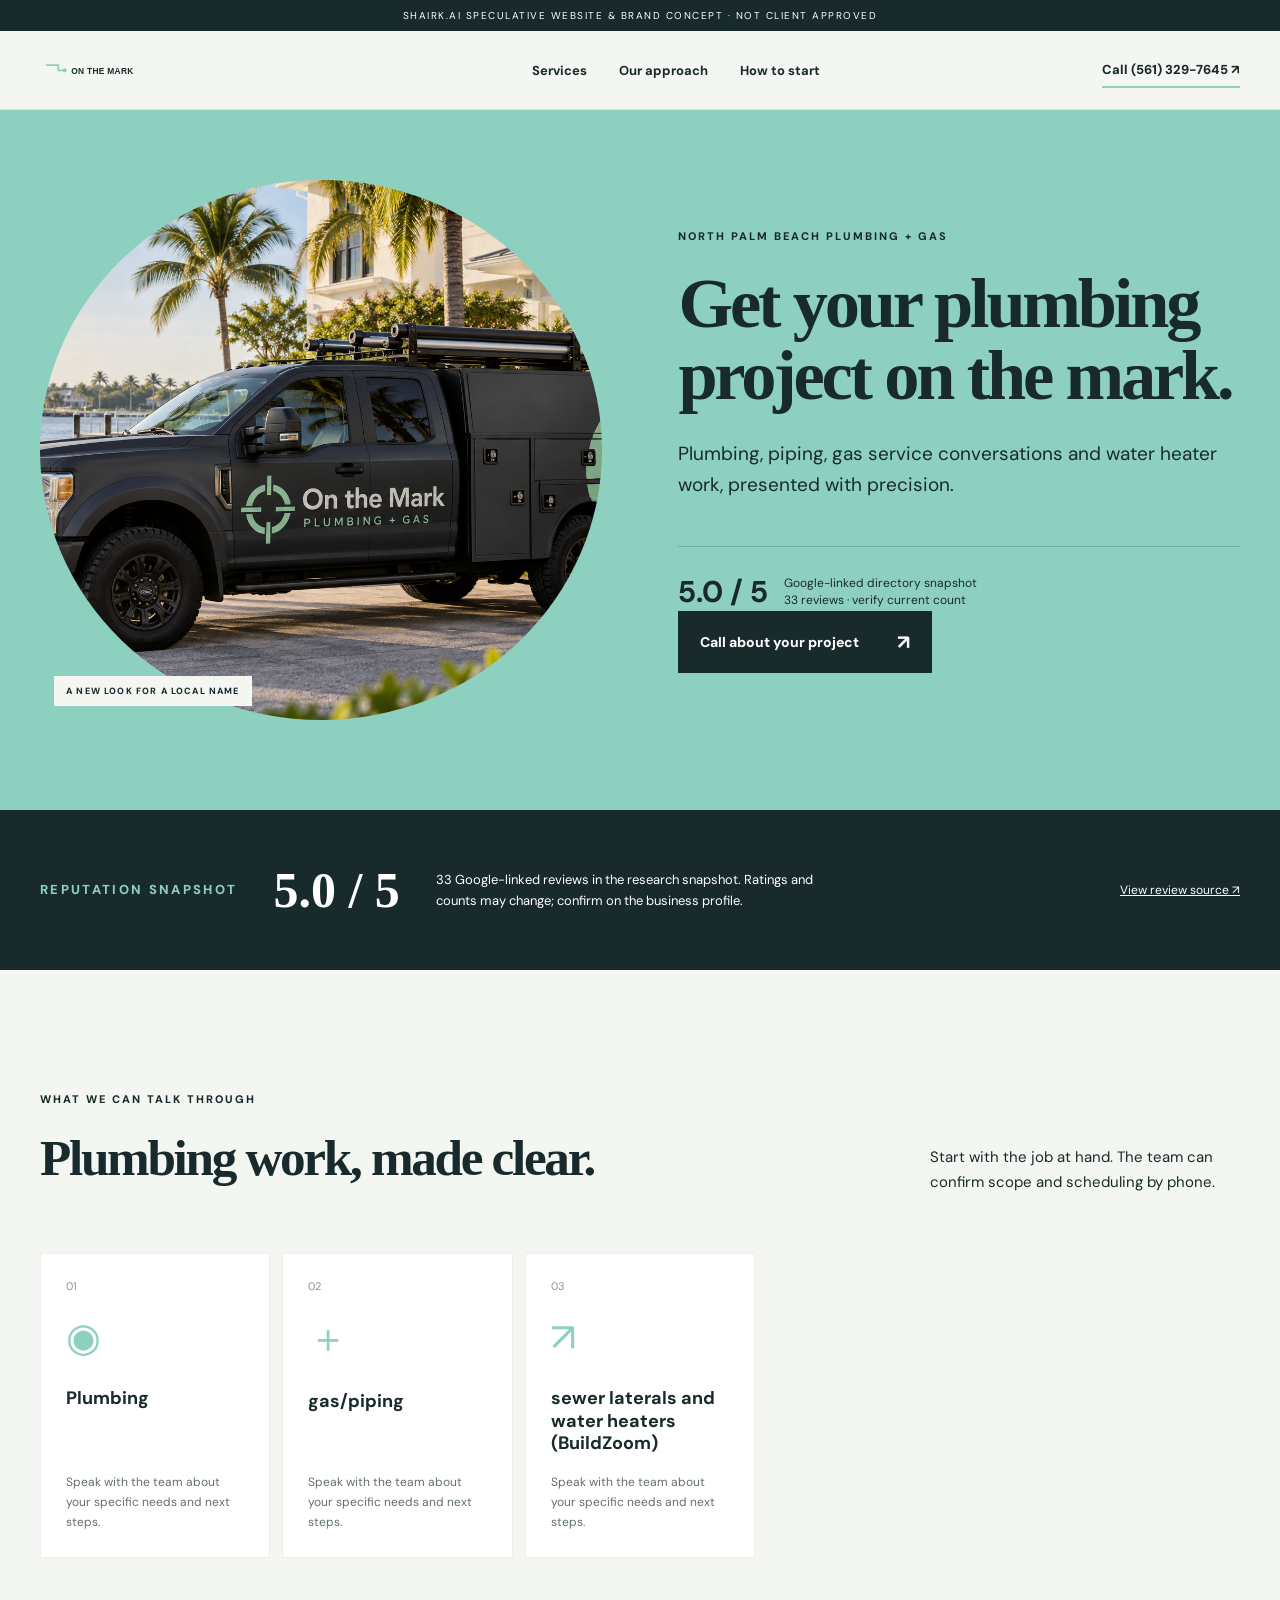
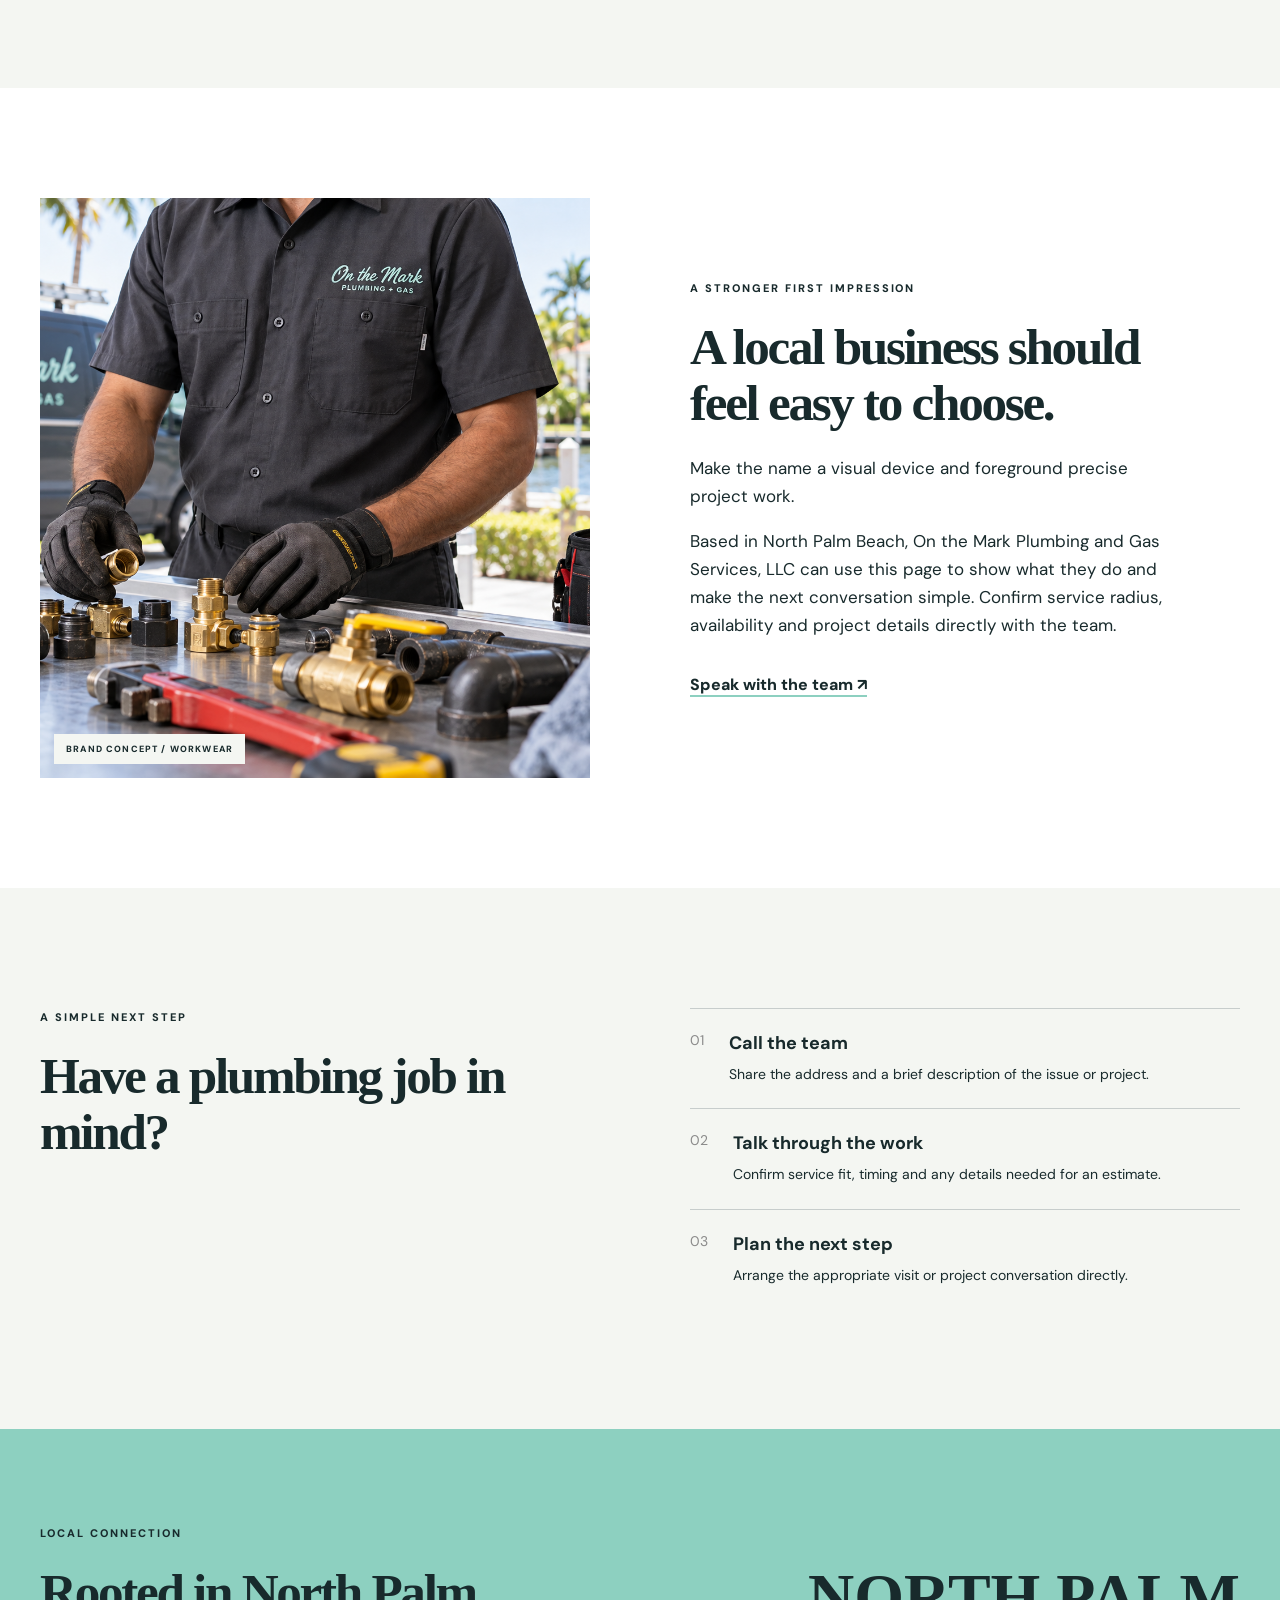
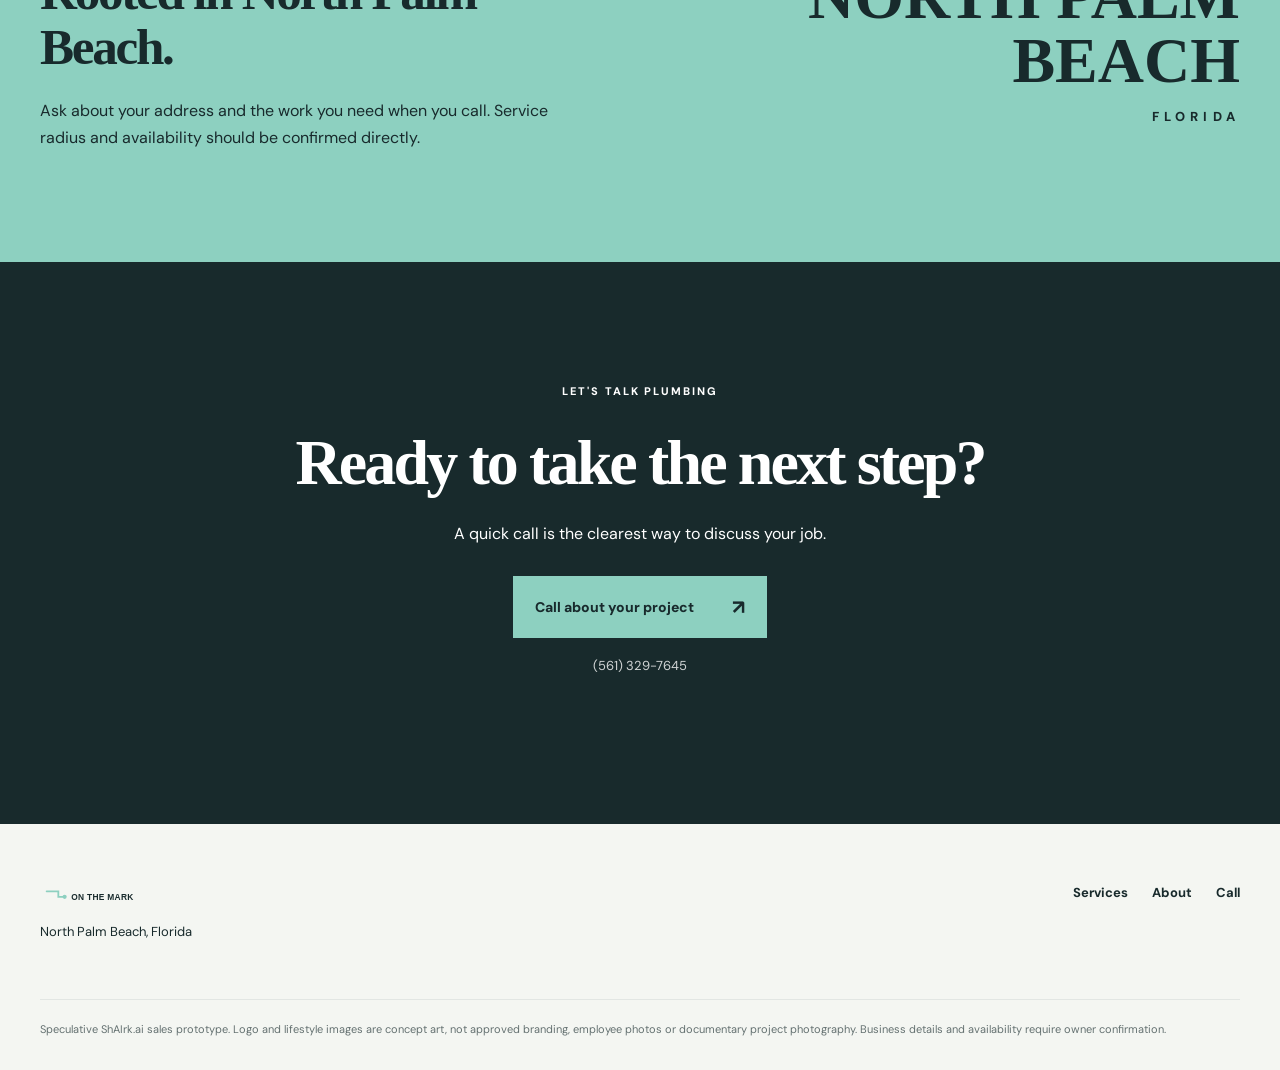
==== index.html @ c226666c "Build speculative landing page prototype" ====
<!doctype html><html lang="en"><head><meta charset="utf-8"><meta name="viewport" content="width=device-width,initial-scale=1"><meta name="theme-color" content="#182a2c"><meta name="description" content="Concept landing page for On the Mark Plumbing and Gas Services, LLC: explore plumbing services and call (561) 329-7645."><title>On the Mark Plumbing and Gas Services, LLC | Plumbing in North Palm Beach</title><link rel="icon" href="assets/favicon.svg" type="image/svg+xml"><link rel="stylesheet" href="styles.css"></head>
    <body class="style-8"><div class="concept-ribbon">SHAIRK.AI SPECULATIVE WEBSITE & BRAND CONCEPT · NOT CLIENT APPROVED</div><header class="site-header"><div class="wrap nav"><a class="brand" href="#top" aria-label="On the Mark Plumbing and Gas Services, LLC home"><img src="assets/logo-concept-a.svg" alt="On the Mark Plumbing and Gas Services, LLC concept logo"></a><nav aria-label="Main navigation"><a href="#services">Services</a><a href="#about">Our approach</a><a href="#process">How to start</a></nav><a class="nav-call" href="tel:+15613297645">Call (561) 329-7645 ↗</a></div></header><main id="top"><section class="hero wrap"><div class="hero-media"><img src="assets/brand-vehicle.png" alt="Speculative branded service vehicle concept" loading="eager"><div class="caption">A NEW LOOK FOR A LOCAL NAME</div></div><div class="hero-copy"><p class="eyebrow">NORTH PALM BEACH PLUMBING + GAS</p><h1>Get your plumbing project on the mark.</h1><p class="lead">Plumbing, piping, gas service conversations and water heater work, presented with precision.</p><div class="rating"><strong>5.0 / 5</strong><span>Google-linked directory snapshot<br>33 reviews · verify current count</span></div><a class="button" href="tel:+15613297645">Call about your project <span>↗</span></a></div></section><section class="review-band" aria-label="Reputation snapshot"><div class="wrap review-inner"><p class="eyebrow">REPUTATION SNAPSHOT</p><strong>5.0 / 5</strong><p>33 Google-linked reviews in the research snapshot. Ratings and counts may change; confirm on the business profile.</p><a href="https://brightpathcontractor.com/florida/west-palm-beach/plumbers" target="_blank" rel="noopener noreferrer">View review source ↗</a></div></section><section class="services wrap" id="services"><div class="section-heading"><div><p class="eyebrow">WHAT WE CAN TALK THROUGH</p><h2>Plumbing work, made clear.</h2></div><p>Start with the job at hand. The team can confirm scope and scheduling by phone.</p></div><div class="service-grid"><article class="service-card"><span class="service-index">01</span><span class="service-symbol" aria-hidden="true">◉</span><h3>Plumbing</h3><p>Speak with the team about your specific needs and next steps.</p></article><article class="service-card"><span class="service-index">02</span><span class="service-symbol" aria-hidden="true">＋</span><h3>gas/piping</h3><p>Speak with the team about your specific needs and next steps.</p></article><article class="service-card"><span class="service-index">03</span><span class="service-symbol" aria-hidden="true">↗</span><h3>sewer laterals and water heaters (BuildZoom)</h3><p>Speak with the team about your specific needs and next steps.</p></article></div></section>
    <section class="story" id="about"><div class="wrap story-grid"><div class="story-media"><img src="assets/brand-workwear.png" alt="Speculative branded workwear concept" loading="lazy"><span class="caption">BRAND CONCEPT / WORKWEAR</span></div><div class="story-copy"><p class="eyebrow">A STRONGER FIRST IMPRESSION</p><h2>A local business should feel easy to choose.</h2><p>Make the name a visual device and foreground precise project work.</p><p>Based in North Palm Beach, On the Mark Plumbing and Gas Services, LLC can use this page to show what they do and make the next conversation simple. Confirm service radius, availability and project details directly with the team.</p><a class="text-link" href="tel:+15613297645">Speak with the team ↗</a></div></div></section>
    <section class="process wrap" id="process"><div><p class="eyebrow">A SIMPLE NEXT STEP</p><h2>Have a plumbing job in mind?</h2></div><ol><li><span>01</span><div><strong>Call the team</strong><p>Share the address and a brief description of the issue or project.</p></div></li><li><span>02</span><div><strong>Talk through the work</strong><p>Confirm service fit, timing and any details needed for an estimate.</p></div></li><li><span>03</span><div><strong>Plan the next step</strong><p>Arrange the appropriate visit or project conversation directly.</p></div></li></ol></section><section class="area" id="area"><div class="wrap area-inner"><div><p class="eyebrow">LOCAL CONNECTION</p><h2>Rooted in North Palm Beach.</h2><p>Ask about your address and the work you need when you call. Service radius and availability should be confirmed directly.</p></div><div class="area-mark">NORTH PALM BEACH<span>FLORIDA</span></div></div></section><section class="final-cta"><div class="wrap"><p class="eyebrow">LET'S TALK PLUMBING</p><h2>Ready to take the next step?</h2><p>A quick call is the clearest way to discuss your job.</p><a class="button" href="tel:+15613297645">Call about your project <span>↗</span></a><p class="phone-print">(561) 329-7645</p></div></section></main><footer><div class="wrap footer-grid"><div><img src="assets/logo-concept-a.svg" alt="On the Mark Plumbing and Gas Services, LLC concept logo"><p>North Palm Beach, Florida</p></div><div><a href="#services">Services</a><a href="#about">About</a><a href="tel:+15613297645">Call</a></div></div><p class="disclaimer wrap">Speculative ShAIrk.ai sales prototype. Logo and lifestyle images are concept art, not approved branding, employee photos or documentary project photography. Business details and availability require owner confirmation.</p></footer><a class="mobile-call" href="tel:+15613297645">Call about your project ↗</a></body></html>
---- styles.css ----
@import url('https://fonts.googleapis.com/css2?family=DM+Sans:wght@400;500;600;700;800&family=Manrope:wght@400;500;600;700;800&display=swap');
    :root{--ink:#182a2c;--accent:#8dd0c0;--paper:#f4f6f2;--font-head:Trebuchet MS;--font-body:'DM Sans',Arial,sans-serif}*{box-sizing:border-box}html{scroll-behavior:smooth}body{margin:0;color:var(--ink);background:var(--paper);font-family:var(--font-body)}a{color:inherit;text-decoration:none}img{display:block;max-width:100%}.wrap{width:min(1200px,calc(100% - 48px));margin:auto}.concept-ribbon{background:var(--ink);color:white;text-align:center;font-size:10px;letter-spacing:.15em;padding:9px 15px}.site-header{background:var(--paper);border-bottom:1px solid rgba(20,40,50,.1);position:sticky;top:0;z-index:20;backdrop-filter:blur(16px)}.nav{display:flex;align-items:center;justify-content:space-between;gap:28px;min-height:78px}.brand img{width:210px;max-height:52px}nav{display:flex;gap:32px;font-size:13px;font-weight:700}nav a:hover,.text-link:hover{text-decoration:underline}.nav-call{font-size:13px;font-weight:800;border-bottom:2px solid var(--accent);padding:8px 0;white-space:nowrap}.eyebrow{font-size:11px;letter-spacing:.18em;font-weight:800;text-transform:uppercase;margin:0 0 22px}h1,h2,h3,p{margin-top:0}h1,h2{font-family:var(--font-head);letter-spacing:-.045em}h1{font-size:clamp(48px,5.5vw,86px);line-height:1.03;margin:0 0 26px}h2{font-size:clamp(38px,4vw,60px);line-height:1.08;margin:0 0 24px}h3{font-size:21px;line-height:1.25}p{line-height:1.65}.hero{display:grid;grid-template-columns:1fr 1fr;gap:clamp(40px,6vw,90px);align-items:center;min-height:690px;padding-top:70px;padding-bottom:90px}.hero-copy{max-width:600px}.hero-copy .lead{font-size:19px;max-width:540px;margin-bottom:32px}.button{display:inline-flex;align-items:center;justify-content:space-between;gap:38px;background:var(--ink);color:white;font-weight:800;font-size:14px;padding:18px 22px;min-width:245px;transition:transform .2s,background .2s}.button:hover{transform:translateY(-3px);background:#263e50}.button span{font-size:20px}.hero-media{position:relative;min-width:0}.hero-media img{width:100%;height:540px;object-fit:cover}.caption{position:absolute;bottom:14px;left:14px;background:var(--paper);padding:9px 12px;font-size:9px;letter-spacing:.13em;font-weight:800}.rating{display:flex;gap:16px;align-items:center;margin-top:46px;padding-top:25px;border-top:1px solid rgba(30,40,40,.2)}.rating strong{font-size:30px;white-space:nowrap}.rating span{font-size:12px;line-height:1.4}.hero-stamp{position:absolute;right:-20px;bottom:-20px;background:var(--accent);width:140px;height:140px;border-radius:50%;display:grid;place-content:center;text-align:center;font-size:15px;font-weight:800;transform:rotate(10deg)}.review-band{background:var(--ink);color:white}.review-inner{display:flex;align-items:center;gap:36px;min-height:160px}.review-inner .eyebrow{margin:0;min-width:160px;color:var(--accent)}.review-inner strong{font-size:50px;font-family:var(--font-head);white-space:nowrap}.review-inner p{font-size:13px;max-width:390px;margin:0}.review-inner a{font-size:12px;text-decoration:underline;margin-left:auto;white-space:nowrap}.services{padding-top:120px;padding-bottom:130px}.section-heading{display:flex;justify-content:space-between;align-items:end;gap:40px;margin-bottom:44px}.section-heading>p{max-width:310px;font-size:15px}.service-grid{display:grid;grid-template-columns:repeat(5,1fr);gap:12px}.service-card{background:white;min-height:265px;padding:25px;display:flex;flex-direction:column;border:1px solid rgba(20,40,50,.08)}.service-index{font-size:11px;opacity:.5}.service-symbol{font-size:40px;color:var(--accent);margin:18px 0 24px}.service-card h3{font-size:18px;flex:1}.service-card p{font-size:12px;margin:0;opacity:.68}.story{background:white;padding:110px 0}.story-grid{display:grid;grid-template-columns:1fr 1fr;align-items:center;gap:100px}.story-media{position:relative}.story-media img{width:100%;height:580px;object-fit:cover}.story-copy{max-width:480px}.story-copy p:not(.eyebrow){font-size:17px}.text-link{display:inline-block;border-bottom:2px solid var(--accent);font-weight:800;margin-top:18px}.process{display:grid;grid-template-columns:1fr 1fr;gap:100px;padding-top:120px;padding-bottom:120px}.process ol{padding:0;margin:0;list-style:none}.process li{display:flex;gap:25px;padding:22px 0;border-top:1px solid rgba(20,40,50,.2)}.process li span{color:#8b8b8b;font-size:14px}.process li strong{font-size:18px}.process li p{font-size:14px;margin:8px 0 0}.area{background:var(--accent);padding:95px 0}.area-inner{display:flex;justify-content:space-between;align-items:center;gap:50px}.area-inner>div:first-child{max-width:540px}.area-mark{font-family:var(--font-head);font-size:clamp(35px,5vw,78px);font-weight:bold;line-height:1;text-align:right}.area-mark span{display:block;font:800 13px var(--font-body);letter-spacing:.4em;margin-top:15px}.final-cta{background:var(--ink);color:white;text-align:center;padding:120px 0}.final-cta h2{font-size:clamp(45px,5vw,75px)}.final-cta p{margin-bottom:28px}.final-cta .button{background:var(--accent);color:var(--ink)}.phone-print{font-size:13px;margin-top:17px;opacity:.8}footer{background:var(--paper);padding:60px 0 32px}.footer-grid{display:flex;justify-content:space-between;align-items:start}.footer-grid img{width:210px}.footer-grid p{font-size:13px;margin:12px 0}.footer-grid>div:last-child{display:flex;gap:24px;font-size:13px;font-weight:700}.disclaimer{border-top:1px solid rgba(20,40,50,.12);padding-top:20px;margin-top:45px;font-size:11px;opacity:.65}.mobile-call{display:none}
    .style-0 .hero-media img,.style-5 .hero-media img{border-radius:48% 48% 4px 4px}.style-1{background:#eaf6f5}.style-1 .hero{grid-template-columns:1.08fr .92fr}.style-1 .hero-media img{border-radius:4px 120px 4px 4px}.style-2 .hero{grid-template-columns:1.15fr .85fr}.style-2 .hero-media img{height:600px;clip-path:polygon(0 0,100% 0,100% 90%,8% 100%)}.style-3 .hero{background:var(--ink);color:white;width:100%;padding-left:max(24px,calc((100vw - 1200px)/2));padding-right:max(24px,calc((100vw - 1200px)/2))}.style-3 .hero .button{background:var(--accent);color:var(--ink)}.style-3 .hero-media img{border:14px solid white;transform:rotate(2deg)}.style-4 .hero-media img{border-radius:220px 220px 0 0}.style-4 .hero{grid-template-columns:.9fr 1.1fr}.style-5 .hero{grid-template-columns:1.05fr .95fr}.style-5 .hero-media img{border-radius:50% 50% 0 0}.style-6 .hero-media img{border-radius:50% 50% 8px 8px}.style-6 .services{background:var(--ink);color:white;width:100%;padding-left:max(24px,calc((100vw - 1200px)/2));padding-right:max(24px,calc((100vw - 1200px)/2))}.style-6 .service-card{color:var(--ink)}.style-7 .hero{grid-template-columns:1fr 1.1fr}.style-7 .hero-media img{border-radius:14px;box-shadow:20px 20px 0 var(--accent)}.style-8 .hero{background:var(--accent);width:100%;padding-left:max(24px,calc((100vw - 1200px)/2));padding-right:max(24px,calc((100vw - 1200px)/2))}.style-8 .hero-media img{border-radius:50%}.style-9 .hero-media img{border-radius:180px 180px 18px 18px}.style-9 .hero{grid-template-columns:1fr .85fr}.alternate .story-grid{direction:rtl}.alternate .story-grid>*{direction:ltr}.process-alt{grid-template-columns:.8fr 1.2fr}.process-alt li{background:white;margin-bottom:8px;padding:24px;border:0}
    @media(max-width:950px){nav{display:none}.service-grid{grid-template-columns:repeat(3,1fr)}.story-grid{gap:50px}.review-inner{flex-wrap:wrap;padding:28px 0;gap:16px}.review-inner a{margin-left:0}}
    @media(max-width:700px){.wrap{width:min(100% - 32px,560px)}.concept-ribbon{font-size:8px}.nav{min-height:68px}.brand img{width:150px}.nav-call{display:none}.hero,.style-1 .hero,.style-2 .hero,.style-3 .hero,.style-4 .hero,.style-5 .hero,.style-7 .hero,.style-8 .hero,.style-9 .hero{display:flex;flex-direction:column;align-items:stretch;gap:34px;min-height:0;padding-top:45px;padding-bottom:55px}.hero .hero-media{order:2}.hero .hero-copy{order:1}.hero-media img,.style-2 .hero-media img{height:350px}h1{font-size:clamp(42px,11vw,66px)}h2{font-size:38px}.hero-copy .lead{font-size:16px}.rating{margin-top:30px}.review-inner{display:grid;grid-template-columns:1fr 1fr}.review-inner .eyebrow{grid-column:span 2}.review-inner strong{font-size:40px}.review-inner p{font-size:11px}.review-inner a{grid-column:span 2}.services{padding-top:75px;padding-bottom:80px}.section-heading{display:block}.service-grid{grid-template-columns:1fr 1fr}.service-card{min-height:220px;padding:18px}.service-card h3{font-size:16px}.service-card p{font-size:11px}.story{padding:75px 0}.story-grid,.process{display:flex;flex-direction:column;gap:35px}.story-media img{height:360px}.process{padding-top:80px;padding-bottom:80px}.process ol{width:100%}.area{padding:65px 0}.area-inner{display:block}.area-mark{text-align:left;margin-top:40px}.final-cta{padding:85px 0}.footer-grid{display:block}.footer-grid>div:last-child{margin-top:25px}.mobile-call{display:block;position:fixed;bottom:0;left:0;width:100%;padding:17px;text-align:center;background:var(--accent);color:var(--ink);font-size:14px;font-weight:800;z-index:30;box-shadow:0 -4px 24px #0002}footer{padding-bottom:100px}}
    @media(max-width:420px){.service-grid{grid-template-columns:1fr}.service-card{min-height:170px}.hero-media img{height:290px}.hero-stamp{width:100px;height:100px;font-size:11px;right:0}}
    @media(prefers-reduced-motion:reduce){html{scroll-behavior:auto}.button{transition:none}}
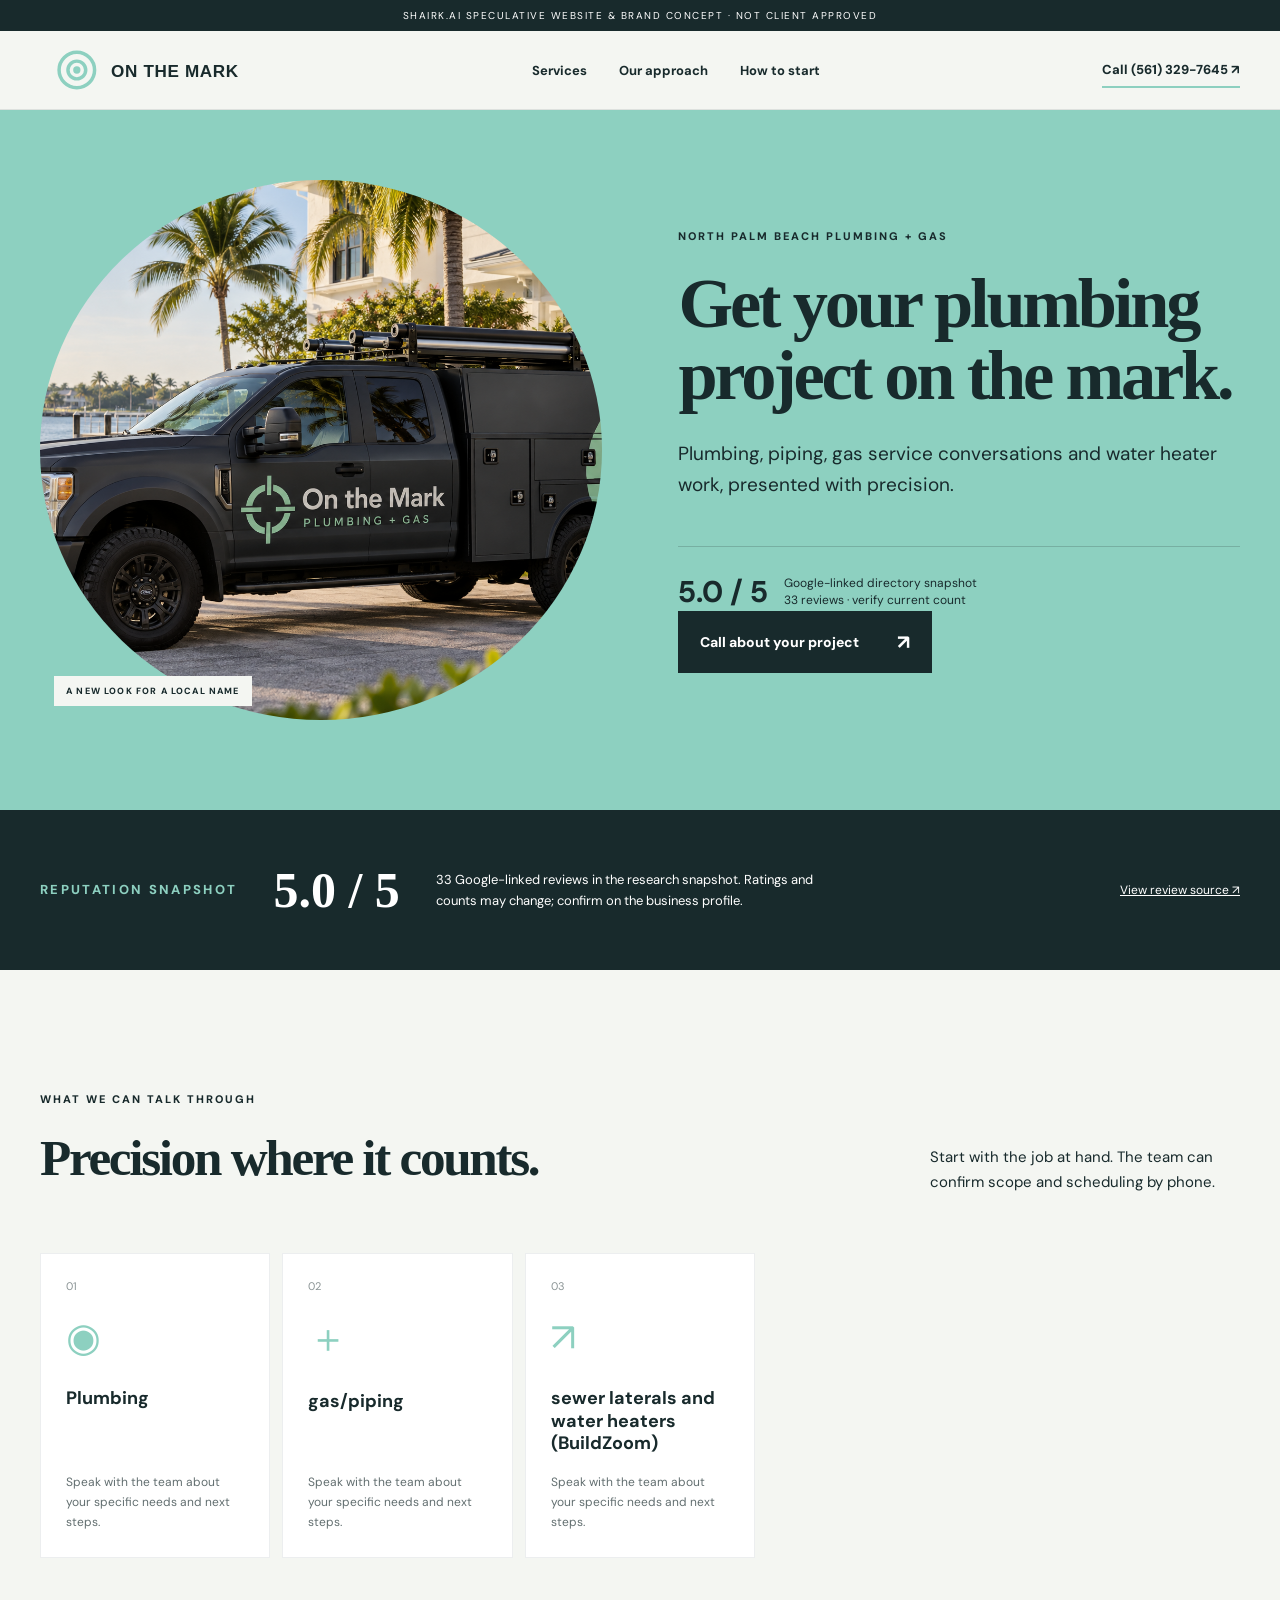
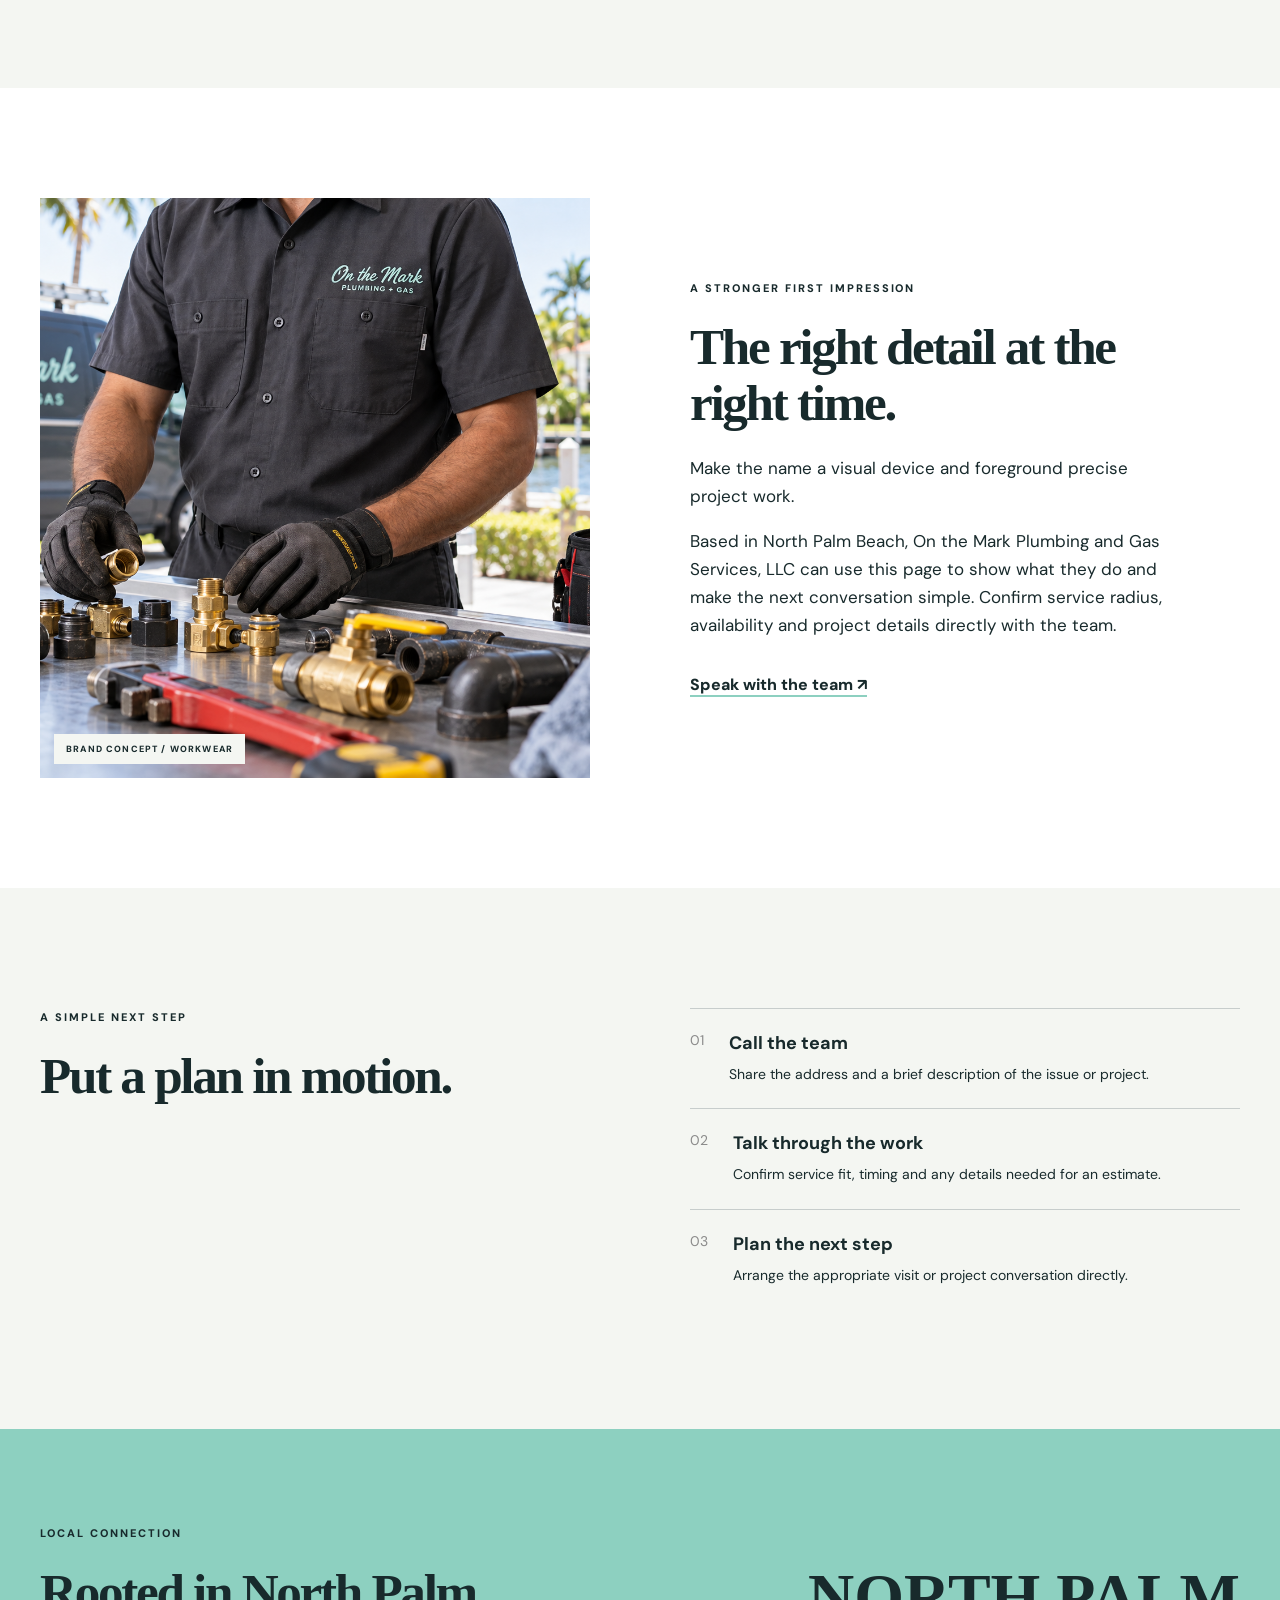
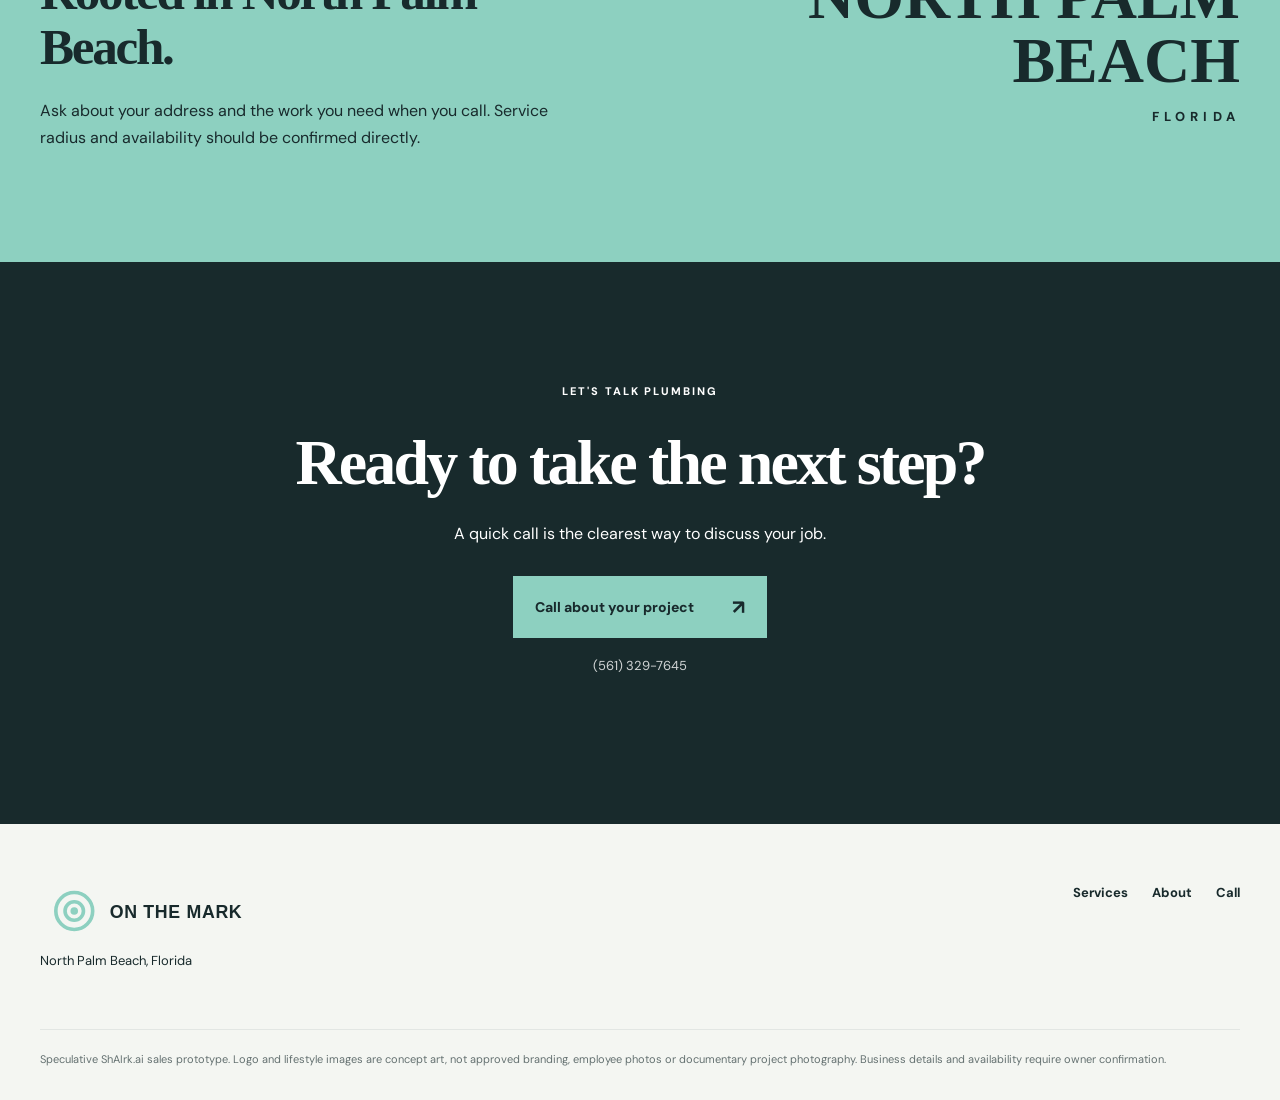
==== commit d80bacdf: "Polish brand directions and add logo review" ====
--- a/index.html
+++ b/index.html
@@ -1,4 +1,4 @@
 <!doctype html><html lang="en"><head><meta charset="utf-8"><meta name="viewport" content="width=device-width,initial-scale=1"><meta name="theme-color" content="#182a2c"><meta name="description" content="Concept landing page for On the Mark Plumbing and Gas Services, LLC: explore plumbing services and call (561) 329-7645."><title>On the Mark Plumbing and Gas Services, LLC | Plumbing in North Palm Beach</title><link rel="icon" href="assets/favicon.svg" type="image/svg+xml"><link rel="stylesheet" href="styles.css"></head>
-    <body class="style-8"><div class="concept-ribbon">SHAIRK.AI SPECULATIVE WEBSITE & BRAND CONCEPT · NOT CLIENT APPROVED</div><header class="site-header"><div class="wrap nav"><a class="brand" href="#top" aria-label="On the Mark Plumbing and Gas Services, LLC home"><img src="assets/logo-concept-a.svg" alt="On the Mark Plumbing and Gas Services, LLC concept logo"></a><nav aria-label="Main navigation"><a href="#services">Services</a><a href="#about">Our approach</a><a href="#process">How to start</a></nav><a class="nav-call" href="tel:+15613297645">Call (561) 329-7645 ↗</a></div></header><main id="top"><section class="hero wrap"><div class="hero-media"><img src="assets/brand-vehicle.png" alt="Speculative branded service vehicle concept" loading="eager"><div class="caption">A NEW LOOK FOR A LOCAL NAME</div></div><div class="hero-copy"><p class="eyebrow">NORTH PALM BEACH PLUMBING + GAS</p><h1>Get your plumbing project on the mark.</h1><p class="lead">Plumbing, piping, gas service conversations and water heater work, presented with precision.</p><div class="rating"><strong>5.0 / 5</strong><span>Google-linked directory snapshot<br>33 reviews · verify current count</span></div><a class="button" href="tel:+15613297645">Call about your project <span>↗</span></a></div></section><section class="review-band" aria-label="Reputation snapshot"><div class="wrap review-inner"><p class="eyebrow">REPUTATION SNAPSHOT</p><strong>5.0 / 5</strong><p>33 Google-linked reviews in the research snapshot. Ratings and counts may change; confirm on the business profile.</p><a href="https://brightpathcontractor.com/florida/west-palm-beach/plumbers" target="_blank" rel="noopener noreferrer">View review source ↗</a></div></section><section class="services wrap" id="services"><div class="section-heading"><div><p class="eyebrow">WHAT WE CAN TALK THROUGH</p><h2>Plumbing work, made clear.</h2></div><p>Start with the job at hand. The team can confirm scope and scheduling by phone.</p></div><div class="service-grid"><article class="service-card"><span class="service-index">01</span><span class="service-symbol" aria-hidden="true">◉</span><h3>Plumbing</h3><p>Speak with the team about your specific needs and next steps.</p></article><article class="service-card"><span class="service-index">02</span><span class="service-symbol" aria-hidden="true">＋</span><h3>gas/piping</h3><p>Speak with the team about your specific needs and next steps.</p></article><article class="service-card"><span class="service-index">03</span><span class="service-symbol" aria-hidden="true">↗</span><h3>sewer laterals and water heaters (BuildZoom)</h3><p>Speak with the team about your specific needs and next steps.</p></article></div></section>
-    <section class="story" id="about"><div class="wrap story-grid"><div class="story-media"><img src="assets/brand-workwear.png" alt="Speculative branded workwear concept" loading="lazy"><span class="caption">BRAND CONCEPT / WORKWEAR</span></div><div class="story-copy"><p class="eyebrow">A STRONGER FIRST IMPRESSION</p><h2>A local business should feel easy to choose.</h2><p>Make the name a visual device and foreground precise project work.</p><p>Based in North Palm Beach, On the Mark Plumbing and Gas Services, LLC can use this page to show what they do and make the next conversation simple. Confirm service radius, availability and project details directly with the team.</p><a class="text-link" href="tel:+15613297645">Speak with the team ↗</a></div></div></section>
-    <section class="process wrap" id="process"><div><p class="eyebrow">A SIMPLE NEXT STEP</p><h2>Have a plumbing job in mind?</h2></div><ol><li><span>01</span><div><strong>Call the team</strong><p>Share the address and a brief description of the issue or project.</p></div></li><li><span>02</span><div><strong>Talk through the work</strong><p>Confirm service fit, timing and any details needed for an estimate.</p></div></li><li><span>03</span><div><strong>Plan the next step</strong><p>Arrange the appropriate visit or project conversation directly.</p></div></li></ol></section><section class="area" id="area"><div class="wrap area-inner"><div><p class="eyebrow">LOCAL CONNECTION</p><h2>Rooted in North Palm Beach.</h2><p>Ask about your address and the work you need when you call. Service radius and availability should be confirmed directly.</p></div><div class="area-mark">NORTH PALM BEACH<span>FLORIDA</span></div></div></section><section class="final-cta"><div class="wrap"><p class="eyebrow">LET'S TALK PLUMBING</p><h2>Ready to take the next step?</h2><p>A quick call is the clearest way to discuss your job.</p><a class="button" href="tel:+15613297645">Call about your project <span>↗</span></a><p class="phone-print">(561) 329-7645</p></div></section></main><footer><div class="wrap footer-grid"><div><img src="assets/logo-concept-a.svg" alt="On the Mark Plumbing and Gas Services, LLC concept logo"><p>North Palm Beach, Florida</p></div><div><a href="#services">Services</a><a href="#about">About</a><a href="tel:+15613297645">Call</a></div></div><p class="disclaimer wrap">Speculative ShAIrk.ai sales prototype. Logo and lifestyle images are concept art, not approved branding, employee photos or documentary project photography. Business details and availability require owner confirmation.</p></footer><a class="mobile-call" href="tel:+15613297645">Call about your project ↗</a></body></html>+    <body class="style-8"><div class="concept-ribbon">SHAIRK.AI SPECULATIVE WEBSITE & BRAND CONCEPT · NOT CLIENT APPROVED</div><header class="site-header"><div class="wrap nav"><a class="brand" href="#top" aria-label="On the Mark Plumbing and Gas Services, LLC home"><img src="assets/logo-concept-a.svg" alt="On the Mark Plumbing and Gas Services, LLC concept logo"></a><nav aria-label="Main navigation"><a href="#services">Services</a><a href="#about">Our approach</a><a href="#process">How to start</a></nav><a class="nav-call" href="tel:+15613297645">Call (561) 329-7645 ↗</a></div></header><main id="top"><section class="hero wrap"><div class="hero-media"><img src="assets/brand-vehicle.png" alt="Speculative branded service vehicle concept" loading="eager"><div class="caption">A NEW LOOK FOR A LOCAL NAME</div></div><div class="hero-copy"><p class="eyebrow">NORTH PALM BEACH PLUMBING + GAS</p><h1>Get your plumbing project on the mark.</h1><p class="lead">Plumbing, piping, gas service conversations and water heater work, presented with precision.</p><div class="rating"><strong>5.0 / 5</strong><span>Google-linked directory snapshot<br>33 reviews · verify current count</span></div><a class="button" href="tel:+15613297645">Call about your project <span>↗</span></a></div></section><section class="review-band" aria-label="Reputation snapshot"><div class="wrap review-inner"><p class="eyebrow">REPUTATION SNAPSHOT</p><strong>5.0 / 5</strong><p>33 Google-linked reviews in the research snapshot. Ratings and counts may change; confirm on the business profile.</p><a href="https://brightpathcontractor.com/florida/west-palm-beach/plumbers" target="_blank" rel="noopener noreferrer">View review source ↗</a></div></section><section class="services wrap" id="services"><div class="section-heading"><div><p class="eyebrow">WHAT WE CAN TALK THROUGH</p><h2>Precision where it counts.</h2></div><p>Start with the job at hand. The team can confirm scope and scheduling by phone.</p></div><div class="service-grid"><article class="service-card"><span class="service-index">01</span><span class="service-symbol" aria-hidden="true">◉</span><h3>Plumbing</h3><p>Speak with the team about your specific needs and next steps.</p></article><article class="service-card"><span class="service-index">02</span><span class="service-symbol" aria-hidden="true">＋</span><h3>gas/piping</h3><p>Speak with the team about your specific needs and next steps.</p></article><article class="service-card"><span class="service-index">03</span><span class="service-symbol" aria-hidden="true">↗</span><h3>sewer laterals and water heaters (BuildZoom)</h3><p>Speak with the team about your specific needs and next steps.</p></article></div></section>
+    <section class="story" id="about"><div class="wrap story-grid"><div class="story-media"><img src="assets/brand-workwear.png" alt="Speculative branded workwear concept" loading="lazy"><span class="caption">BRAND CONCEPT / WORKWEAR</span></div><div class="story-copy"><p class="eyebrow">A STRONGER FIRST IMPRESSION</p><h2>The right detail at the right time.</h2><p>Make the name a visual device and foreground precise project work.</p><p>Based in North Palm Beach, On the Mark Plumbing and Gas Services, LLC can use this page to show what they do and make the next conversation simple. Confirm service radius, availability and project details directly with the team.</p><a class="text-link" href="tel:+15613297645">Speak with the team ↗</a></div></div></section>
+    <section class="process wrap" id="process"><div><p class="eyebrow">A SIMPLE NEXT STEP</p><h2>Put a plan in motion.</h2></div><ol><li><span>01</span><div><strong>Call the team</strong><p>Share the address and a brief description of the issue or project.</p></div></li><li><span>02</span><div><strong>Talk through the work</strong><p>Confirm service fit, timing and any details needed for an estimate.</p></div></li><li><span>03</span><div><strong>Plan the next step</strong><p>Arrange the appropriate visit or project conversation directly.</p></div></li></ol></section><section class="area" id="area"><div class="wrap area-inner"><div><p class="eyebrow">LOCAL CONNECTION</p><h2>Rooted in North Palm Beach.</h2><p>Ask about your address and the work you need when you call. Service radius and availability should be confirmed directly.</p></div><div class="area-mark">NORTH PALM BEACH<span>FLORIDA</span></div></div></section><section class="final-cta"><div class="wrap"><p class="eyebrow">LET'S TALK PLUMBING</p><h2>Ready to take the next step?</h2><p>A quick call is the clearest way to discuss your job.</p><a class="button" href="tel:+15613297645">Call about your project <span>↗</span></a><p class="phone-print">(561) 329-7645</p></div></section></main><footer><div class="wrap footer-grid"><div><img src="assets/logo-concept-a.svg" alt="On the Mark Plumbing and Gas Services, LLC concept logo"><p>North Palm Beach, Florida</p></div><div><a href="#services">Services</a><a href="#about">About</a><a href="tel:+15613297645">Call</a></div></div><p class="disclaimer wrap">Speculative ShAIrk.ai sales prototype. Logo and lifestyle images are concept art, not approved branding, employee photos or documentary project photography. Business details and availability require owner confirmation.</p></footer><a class="mobile-call" href="tel:+15613297645">Call about your project ↗</a></body></html>
